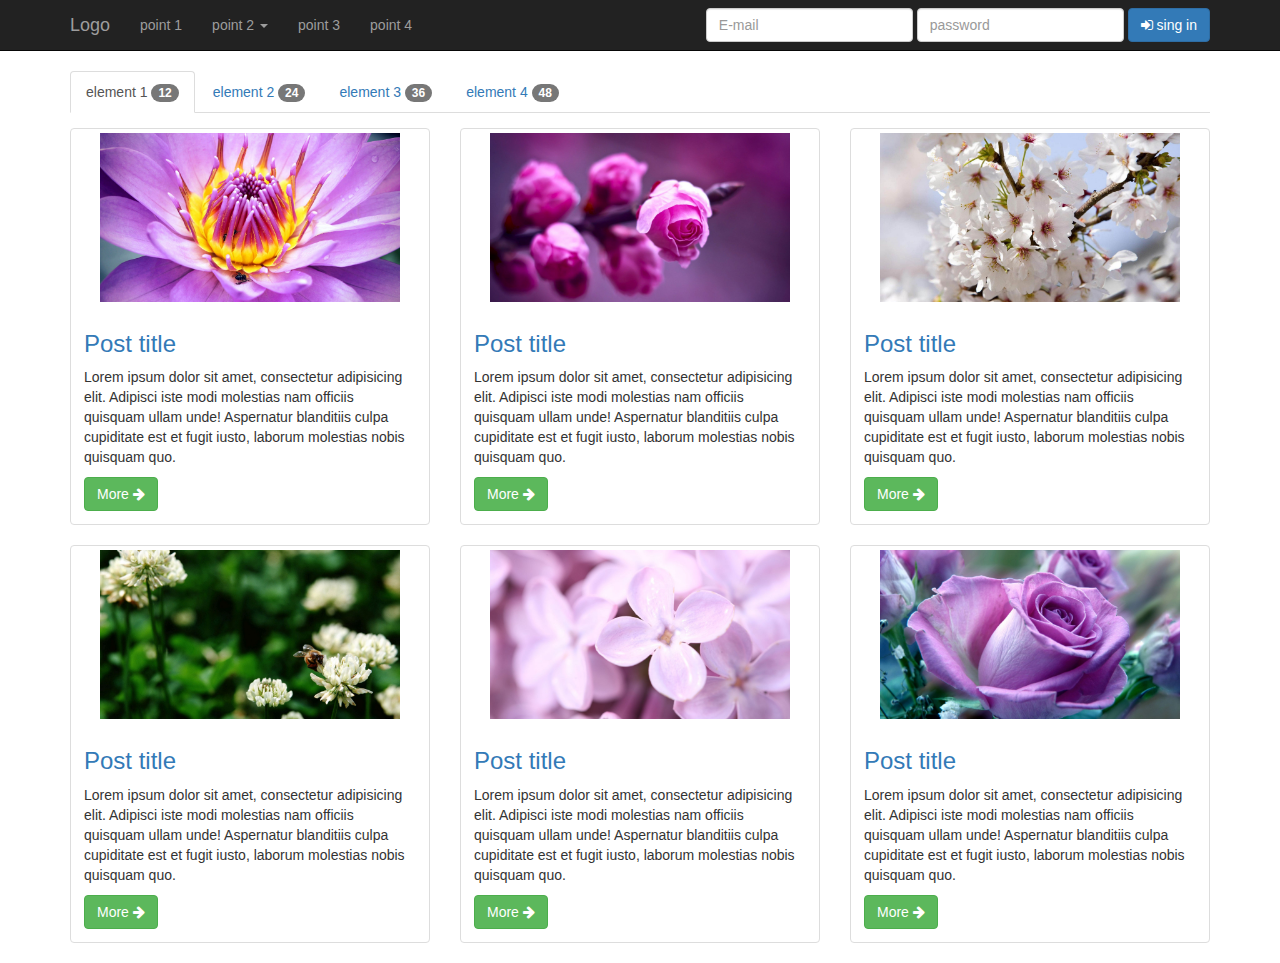
==== catalog.html @ b09a6259 "lesson 17 new page" ====
<!DOCTYPE html>
<html lang="en">
    <head>
        <meta charset="utf-8">
        <meta http-equiv="X-UA-Compatible" content="IE=edge">
        <meta name="viewport" content="width=device-width, initial-scale=1">
        <!-- The above 3 meta tags *must* come first in the head; any other head content must come *after* these tags -->
        <title>Bootstrap second</title>

        <!-- Bootstrap -->
        <link href="css/bootstrap.min.css" rel="stylesheet">
        <link href="css/font-awesome.min.css" rel="stylesheet">
        <link href="css/style.css" rel="stylesheet">

        <!-- HTML5 shim and Respond.js for IE8 support of HTML5 elements and media queries -->
        <!-- WARNING: Respond.js doesn't work if you view the page via file:// -->
        <!--[if lt IE 9]>
        <script src="https://oss.maxcdn.com/html5shiv/3.7.2/html5shiv.min.js"></script>
        <script src="https://oss.maxcdn.com/respond/1.4.2/respond.min.js"></script>
        <![endif]-->
    </head>
    <body>
        <div class="navbar navbar-inverse navbar-static-top">
            <div class="container">
                <div class="navbar-header">
                    <a href="#" class="navbar-brand">Logo</a>
                    <button class="navbar-toggle" data-toggle="collapse" data-target="#responsive-menu" type="button">
                        <span class="sr-only">Open nav</span>
                        <span class="icon-bar"></span>
                        <span class="icon-bar"></span>
                        <span class="icon-bar"></span>
                    </button>
                </div>
                <div class="collapse navbar-collapse" id="responsive-menu">
                    <ul class="nav navbar-nav">
                        <li><a href="#">point 1</a></li>
                        <li class="dropdown">
                            <a href="#" class="dropdown-toggle" data-toggle="dropdown">point 2 <b class="caret"></b></a>
                            <ul class="dropdown-menu">
                                <li><a href="#">point 1</a></li>
                                <li><a href="#">point 2</a></li>
                                <li><a href="#">point 3</a></li>
                                <li class="divider"></li>
                                <li><a href="#">point 4</a></li>
                            </ul>
                        </li>
                        <li><a href="#">point 3</a></li>
                        <li><a href="#">point 4</a></li>
                    </ul>
                    <form action="" class="navbar-form navbar-right hidden-sm">
                        <div class="form-group">
                            <input class="form-control" type="text" placeholder="E-mail" value="">
                        </div>
                        <div class="form-group">
                            <input class="form-control" type="password" placeholder="password" value="">
                        </div>
                        <button type="submit" class="btn btn-primary">
                            <i class="fa fa-sign-in"></i> sing in
                        </button>
                    </form>
                </div>
            </div>
        </div>
        <div class="container">
            <div class="row">
                <div class="container">
                    <ul class="nav nav-tabs">
                        <li class="active"><a href="#">element 1 <span class="badge">12</span></a></li>
                        <li><a href="#">element 2 <span class="badge">24</span></a></li>
                        <li><a href="#">element 3 <span class="badge">36</span></a></li>
                        <li><a href="#">element 4 <span class="badge">48</span></a></li>
                    </ul>
                </div>
            </div>
            <div class="row">
                <div class="col-xs-6 col-sm-4">
                    <div class="thumbnail">
                        <img src="img/slide-18.jpg" alt="" width="300" height="240">
                        <div class="caption">
                            <h3 class=""><a href="#">Post title</a></h3>
                            <p>Lorem ipsum dolor sit amet, consectetur adipisicing elit.
                                Adipisci iste modi molestias nam officiis quisquam ullam unde!
                                Aspernatur blanditiis culpa cupiditate est et fugit iusto,
                                laborum molestias nobis quisquam quo.</p>
                            <a href="#" class="btn btn-success">More <i class="fa fa-arrow-right"></i></a>
                        </div>
                    </div>
                </div>
                <div class="col-xs-6 col-sm-4">
                    <div class="thumbnail">
                        <img src="img/slide-13.jpg" alt="" width="300" height="240">
                        <div class="caption">
                            <h3 class=""><a href="#">Post title</a></h3>
                            <p>Lorem ipsum dolor sit amet, consectetur adipisicing elit.
                                Adipisci iste modi molestias nam officiis quisquam ullam unde!
                                Aspernatur blanditiis culpa cupiditate est et fugit iusto,
                                laborum molestias nobis quisquam quo.</p>
                            <a href="#" class="btn btn-success">More <i class="fa fa-arrow-right"></i></a>
                        </div>
                    </div>
                </div>
                <div class="col-xs-6 col-sm-4">
                    <div class="thumbnail">
                        <img src="img/slide-14.jpg" alt="" width="300" height="240">
                        <div class="caption">
                            <h3 class=""><a href="#">Post title</a></h3>
                            <p>Lorem ipsum dolor sit amet, consectetur adipisicing elit.
                                Adipisci iste modi molestias nam officiis quisquam ullam unde!
                                Aspernatur blanditiis culpa cupiditate est et fugit iusto,
                                laborum molestias nobis quisquam quo.</p>
                            <a href="#" class="btn btn-success">More <i class="fa fa-arrow-right"></i></a>
                        </div>
                    </div>
                </div>
                <div class="col-xs-6 col-sm-4">
                    <div class="thumbnail">
                        <img src="img/slide-15.jpg" alt="" width="300" height="240">
                        <div class="caption">
                            <h3 class=""><a href="#">Post title</a></h3>
                            <p>Lorem ipsum dolor sit amet, consectetur adipisicing elit.
                                Adipisci iste modi molestias nam officiis quisquam ullam unde!
                                Aspernatur blanditiis culpa cupiditate est et fugit iusto,
                                laborum molestias nobis quisquam quo.</p>
                            <a href="#" class="btn btn-success">More <i class="fa fa-arrow-right"></i></a>
                        </div>
                    </div>
                </div>
                <div class="col-xs-6 col-sm-4">
                    <div class="thumbnail">
                        <img src="img/slide-16.jpg" alt="" width="300" height="240">
                        <div class="caption">
                            <h3 class=""><a href="#">Post title</a></h3>
                            <p>Lorem ipsum dolor sit amet, consectetur adipisicing elit.
                                Adipisci iste modi molestias nam officiis quisquam ullam unde!
                                Aspernatur blanditiis culpa cupiditate est et fugit iusto,
                                laborum molestias nobis quisquam quo.</p>
                            <a href="#" class="btn btn-success">More <i class="fa fa-arrow-right"></i></a>
                        </div>
                    </div>
                </div>
                <div class="col-xs-6 col-sm-4">
                    <div class="thumbnail">
                        <img src="img/slide-17.jpg" alt="" width="300" height="240">
                        <div class="caption">
                            <h3 class=""><a href="#">Post title</a></h3>
                            <p>Lorem ipsum dolor sit amet, consectetur adipisicing elit.
                                Adipisci iste modi molestias nam officiis quisquam ullam unde!
                                Aspernatur blanditiis culpa cupiditate est et fugit iusto,
                                laborum molestias nobis quisquam quo.</p>
                            <a href="#" class="btn btn-success">More <i class="fa fa-arrow-right"></i></a>
                        </div>
                    </div>
                </div>
            </div>
        </div>


        <!-- jQuery (necessary for Bootstrap's JavaScript plugins) -->
        <script src="https://ajax.googleapis.com/ajax/libs/jquery/1.11.3/jquery.min.js"></script>
        <!-- Include all compiled plugins (below), or include individual files as needed -->
        <script src="js/bootstrap.min.js"></script>
    </body>
</html>
---- css/style.css ----
a.spoiler::after {
    content: " [-]";
}

a.spoiler.collapsed::after {
    content: " [+]";
}

.progress-bar {
    min-width: 2%;
    width: 10%;
}

.progress-bar-striped {
    width: 50%;
}

.nav-tabs {
    margin-bottom: 15px;
}
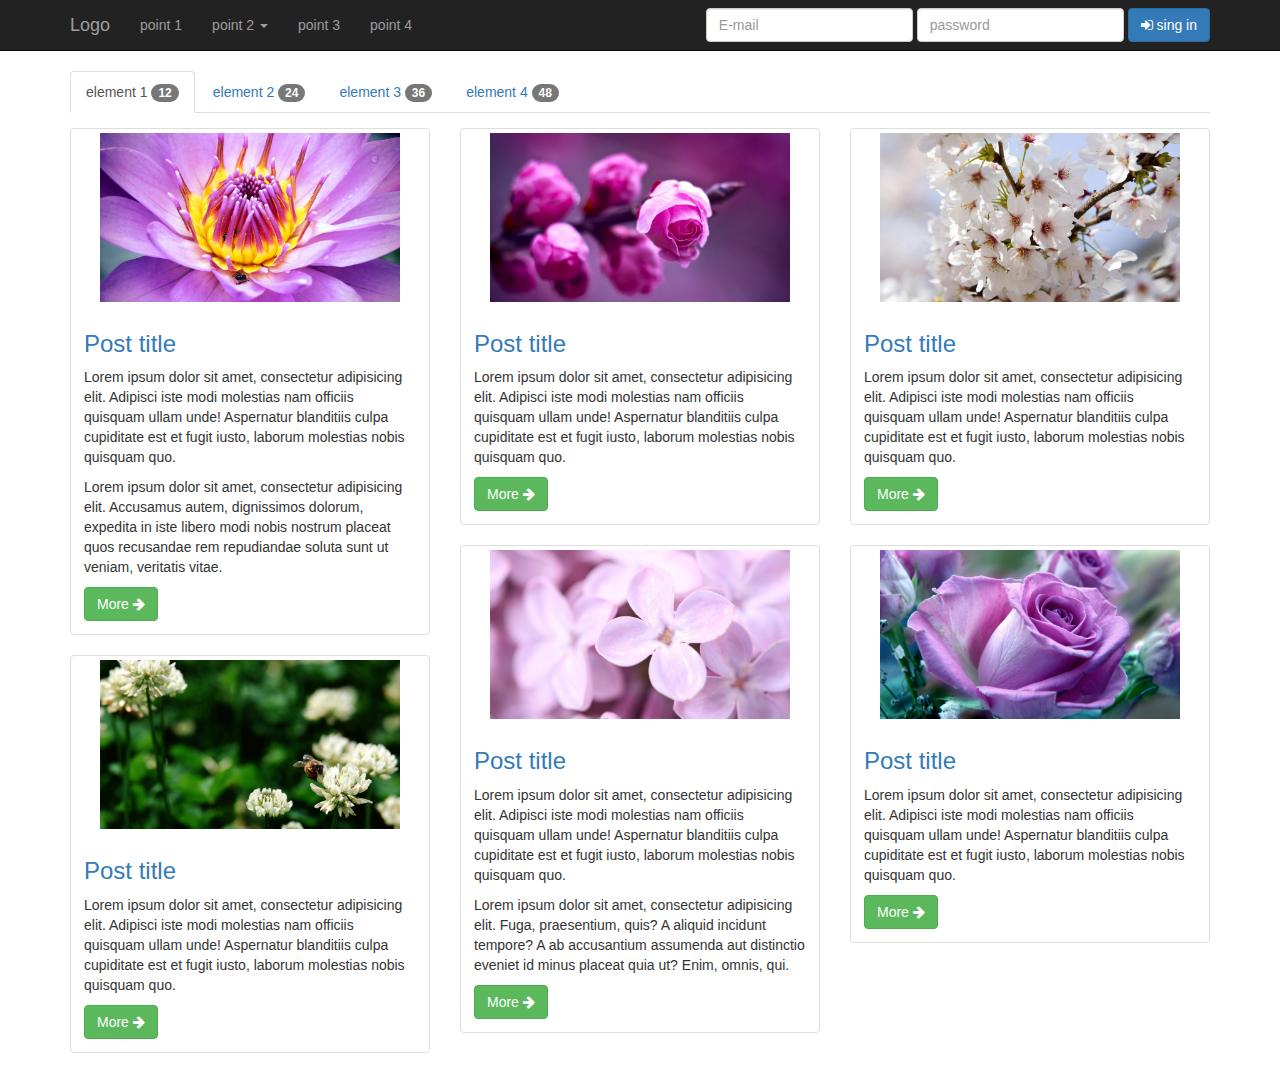
==== commit 905d69b8: "lesson 18 masonry" ====
--- a/catalog.html
+++ b/catalog.html
@@ -72,10 +72,24 @@
                     </ul>
                 </div>
             </div>
-            <div class="row">
-                <div class="col-xs-6 col-sm-4">
+            <div class="row masonry" data-columns>
+                <div class="item">
                     <div class="thumbnail">
-                        <img src="img/slide-18.jpg" alt="" width="300" height="240">
+                        <img src="img/slide-18.jpg" alt="" width="300" height="240" class="img-responsive">
+                        <div class="caption">
+                            <h3 class=""><a href="#">Post title</a></h3>
+                            <p>Lorem ipsum dolor sit amet, consectetur adipisicing elit.
+                                Adipisci iste modi molestias nam officiis quisquam ullam unde!
+                                Aspernatur blanditiis culpa cupiditate est et fugit iusto,
+                                laborum molestias nobis quisquam quo.</p>
+                            <p>Lorem ipsum dolor sit amet, consectetur adipisicing elit. Accusamus autem, dignissimos dolorum, expedita in iste libero modi nobis nostrum placeat quos recusandae rem repudiandae soluta sunt ut veniam, veritatis vitae.</p>
+                            <a href="#" class="btn btn-success">More <i class="fa fa-arrow-right"></i></a>
+                        </div>
+                    </div>
+                </div>
+                <div class="item">
+                    <div class="thumbnail">
+                        <img src="img/slide-13.jpg" alt="" width="300" height="240" class="img-responsive">
                         <div class="caption">
                             <h3 class=""><a href="#">Post title</a></h3>
                             <p>Lorem ipsum dolor sit amet, consectetur adipisicing elit.
@@ -86,9 +100,9 @@
                         </div>
                     </div>
                 </div>
-                <div class="col-xs-6 col-sm-4">
+                <div class="item">
                     <div class="thumbnail">
-                        <img src="img/slide-13.jpg" alt="" width="300" height="240">
+                        <img src="img/slide-14.jpg" alt="" width="300" height="240" class="img-responsive">
                         <div class="caption">
                             <h3 class=""><a href="#">Post title</a></h3>
                             <p>Lorem ipsum dolor sit amet, consectetur adipisicing elit.
@@ -99,9 +113,9 @@
                         </div>
                     </div>
                 </div>
-                <div class="col-xs-6 col-sm-4">
+                <div class="item">
                     <div class="thumbnail">
-                        <img src="img/slide-14.jpg" alt="" width="300" height="240">
+                        <img src="img/slide-15.jpg" alt="" width="300" height="240" class="img-responsive">
                         <div class="caption">
                             <h3 class=""><a href="#">Post title</a></h3>
                             <p>Lorem ipsum dolor sit amet, consectetur adipisicing elit.
@@ -112,35 +126,23 @@
                         </div>
                     </div>
                 </div>
-                <div class="col-xs-6 col-sm-4">
+                <div class="item">
                     <div class="thumbnail">
-                        <img src="img/slide-15.jpg" alt="" width="300" height="240">
+                        <img src="img/slide-16.jpg" alt="" width="300" height="240" class="img-responsive">
                         <div class="caption">
                             <h3 class=""><a href="#">Post title</a></h3>
                             <p>Lorem ipsum dolor sit amet, consectetur adipisicing elit.
                                 Adipisci iste modi molestias nam officiis quisquam ullam unde!
                                 Aspernatur blanditiis culpa cupiditate est et fugit iusto,
                                 laborum molestias nobis quisquam quo.</p>
+                            <p>Lorem ipsum dolor sit amet, consectetur adipisicing elit. Fuga, praesentium, quis? A aliquid incidunt tempore? A ab accusantium assumenda aut distinctio eveniet id minus placeat quia ut? Enim, omnis, qui.</p>
                             <a href="#" class="btn btn-success">More <i class="fa fa-arrow-right"></i></a>
                         </div>
                     </div>
                 </div>
-                <div class="col-xs-6 col-sm-4">
+                <div class="item">
                     <div class="thumbnail">
-                        <img src="img/slide-16.jpg" alt="" width="300" height="240">
-                        <div class="caption">
-                            <h3 class=""><a href="#">Post title</a></h3>
-                            <p>Lorem ipsum dolor sit amet, consectetur adipisicing elit.
-                                Adipisci iste modi molestias nam officiis quisquam ullam unde!
-                                Aspernatur blanditiis culpa cupiditate est et fugit iusto,
-                                laborum molestias nobis quisquam quo.</p>
-                            <a href="#" class="btn btn-success">More <i class="fa fa-arrow-right"></i></a>
-                        </div>
-                    </div>
-                </div>
-                <div class="col-xs-6 col-sm-4">
-                    <div class="thumbnail">
-                        <img src="img/slide-17.jpg" alt="" width="300" height="240">
+                        <img src="img/slide-17.jpg" alt="" width="300" height="240" class="img-responsive">
                         <div class="caption">
                             <h3 class=""><a href="#">Post title</a></h3>
                             <p>Lorem ipsum dolor sit amet, consectetur adipisicing elit.
@@ -159,5 +161,6 @@
         <script src="https://ajax.googleapis.com/ajax/libs/jquery/1.11.3/jquery.min.js"></script>
         <!-- Include all compiled plugins (below), or include individual files as needed -->
         <script src="js/bootstrap.min.js"></script>
+    <script src="js/salvattore.min.js"></script>
     </body>
 </html>--- a/css/style.css
+++ b/css/style.css
@@ -17,4 +17,28 @@
 
 .nav-tabs {
     margin-bottom: 15px;
+}
+
+@media screen and (max-width: 767px) {
+    .masonry[data-columns]::before {
+        content: '1 .col-xs-12';
+    }
+}
+
+@media screen and (min-width: 768px) and (max-width: 991px) {
+    .masonry[data-columns]::before {
+        content: '2 .col-xs-6';
+    }
+}
+
+@media screen and (min-width: 992px) and (max-width: 1199px) {
+    .masonry[data-columns]::before {
+        content: '3 .col-xs-4';
+    }
+}
+
+@media screen and (min-width: 1200px) {
+    .masonry[data-columns]::before {
+        content: '3 .col-xs-4';
+    }
 }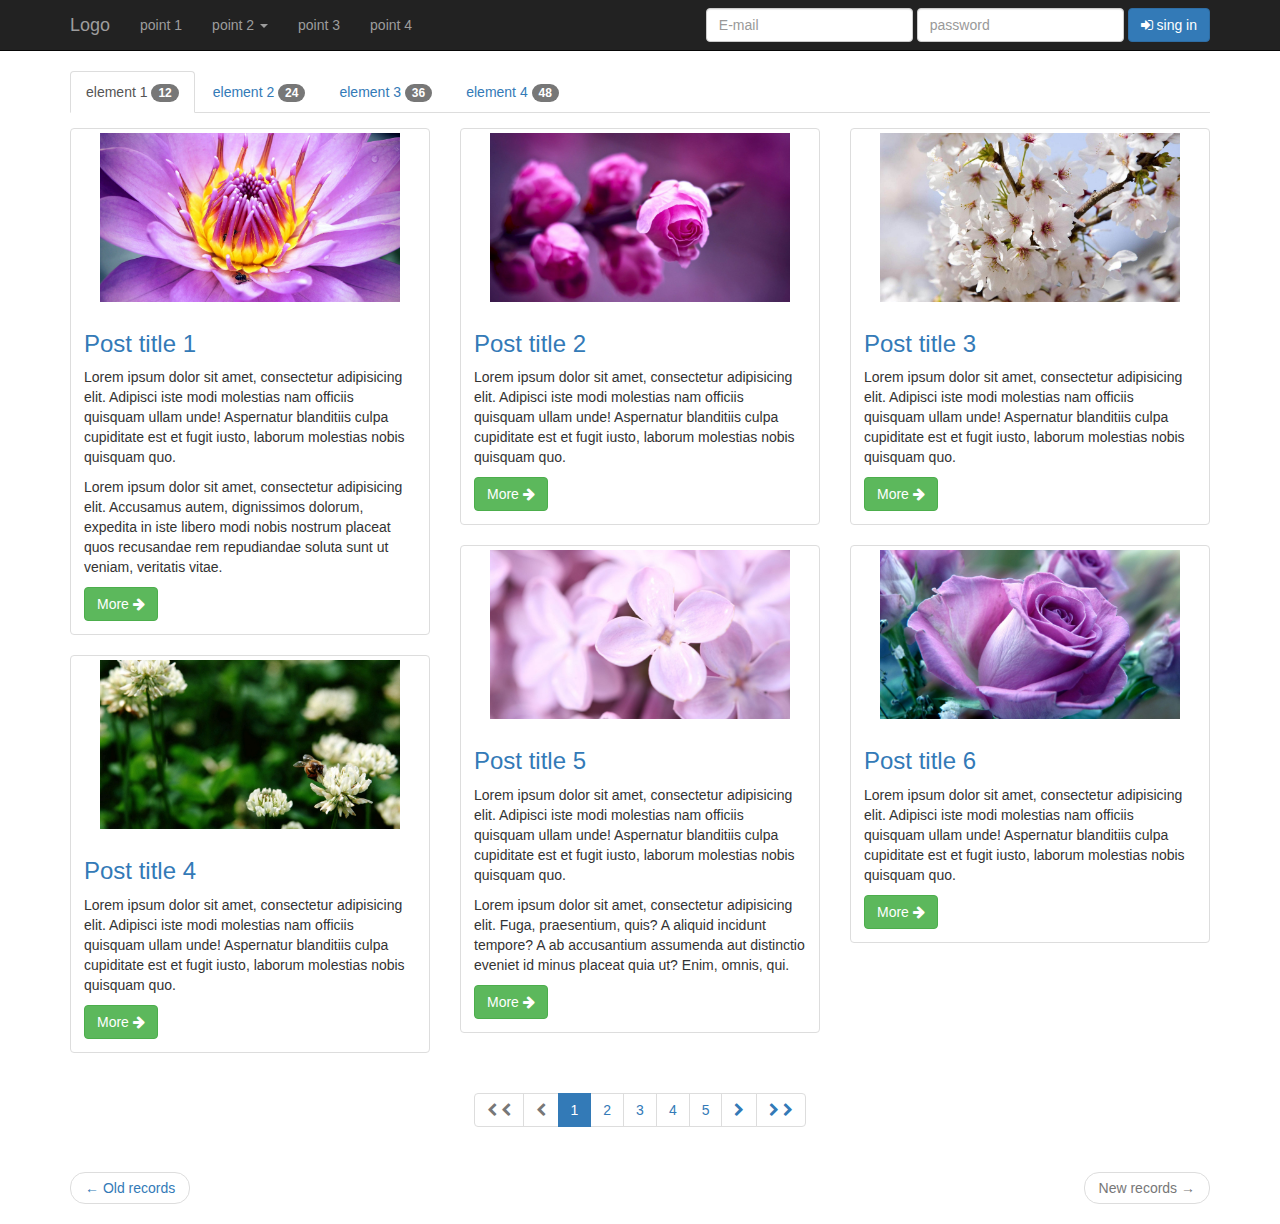
==== commit 8c6fe8e8: "lesson 19 pagination" ====
--- a/catalog.html
+++ b/catalog.html
@@ -77,7 +77,7 @@
                     <div class="thumbnail">
                         <img src="img/slide-18.jpg" alt="" width="300" height="240" class="img-responsive">
                         <div class="caption">
-                            <h3 class=""><a href="#">Post title</a></h3>
+                            <h3 class=""><a href="#">Post title 1</a></h3>
                             <p>Lorem ipsum dolor sit amet, consectetur adipisicing elit.
                                 Adipisci iste modi molestias nam officiis quisquam ullam unde!
                                 Aspernatur blanditiis culpa cupiditate est et fugit iusto,
@@ -91,7 +91,7 @@
                     <div class="thumbnail">
                         <img src="img/slide-13.jpg" alt="" width="300" height="240" class="img-responsive">
                         <div class="caption">
-                            <h3 class=""><a href="#">Post title</a></h3>
+                            <h3 class=""><a href="#">Post title 2</a></h3>
                             <p>Lorem ipsum dolor sit amet, consectetur adipisicing elit.
                                 Adipisci iste modi molestias nam officiis quisquam ullam unde!
                                 Aspernatur blanditiis culpa cupiditate est et fugit iusto,
@@ -104,7 +104,7 @@
                     <div class="thumbnail">
                         <img src="img/slide-14.jpg" alt="" width="300" height="240" class="img-responsive">
                         <div class="caption">
-                            <h3 class=""><a href="#">Post title</a></h3>
+                            <h3 class=""><a href="#">Post title 3</a></h3>
                             <p>Lorem ipsum dolor sit amet, consectetur adipisicing elit.
                                 Adipisci iste modi molestias nam officiis quisquam ullam unde!
                                 Aspernatur blanditiis culpa cupiditate est et fugit iusto,
@@ -117,7 +117,7 @@
                     <div class="thumbnail">
                         <img src="img/slide-15.jpg" alt="" width="300" height="240" class="img-responsive">
                         <div class="caption">
-                            <h3 class=""><a href="#">Post title</a></h3>
+                            <h3 class=""><a href="#">Post title 4</a></h3>
                             <p>Lorem ipsum dolor sit amet, consectetur adipisicing elit.
                                 Adipisci iste modi molestias nam officiis quisquam ullam unde!
                                 Aspernatur blanditiis culpa cupiditate est et fugit iusto,
@@ -130,7 +130,7 @@
                     <div class="thumbnail">
                         <img src="img/slide-16.jpg" alt="" width="300" height="240" class="img-responsive">
                         <div class="caption">
-                            <h3 class=""><a href="#">Post title</a></h3>
+                            <h3 class=""><a href="#">Post title 5</a></h3>
                             <p>Lorem ipsum dolor sit amet, consectetur adipisicing elit.
                                 Adipisci iste modi molestias nam officiis quisquam ullam unde!
                                 Aspernatur blanditiis culpa cupiditate est et fugit iusto,
@@ -144,7 +144,7 @@
                     <div class="thumbnail">
                         <img src="img/slide-17.jpg" alt="" width="300" height="240" class="img-responsive">
                         <div class="caption">
-                            <h3 class=""><a href="#">Post title</a></h3>
+                            <h3 class=""><a href="#">Post title 6</a></h3>
                             <p>Lorem ipsum dolor sit amet, consectetur adipisicing elit.
                                 Adipisci iste modi molestias nam officiis quisquam ullam unde!
                                 Aspernatur blanditiis culpa cupiditate est et fugit iusto,
@@ -154,6 +154,42 @@
                     </div>
                 </div>
             </div>
+            <nav class="text-center">
+                <ul class="pagination">
+                    <li class="disabled">
+                        <a href="#">
+                            <i class="fa fa-chevron-left"></i>
+                            <i class="fa fa-chevron-left"></i>
+                        </a>
+                    </li>
+                    <li class="disabled">
+                        <a href="#"><i class="fa fa-chevron-left"></i></a>
+                    </li>
+                    <li class="active"><a href="#">1</a></li>
+                    <li><a href="#">2</a></li>
+                    <li><a href="#">3</a></li>
+                    <li><a href="#">4</a></li>
+                    <li><a href="#">5</a></li>
+                    <li>
+                        <a href="#">
+                            <i class="fa fa-chevron-right"></i>
+                        </a>
+                    </li>
+                    <li>
+                        <a href="#">
+                            <i class="fa fa-chevron-right"></i>
+                            <i class="fa fa-chevron-right"></i>
+                        </a>
+
+                    </li>
+                </ul>
+            </nav>
+            <nav>
+                <ul class="pager">
+                    <li class="previous"><a href="#">&larr; Old records</a></li>
+                    <li class="next disabled"><a href="#">New records &rarr;</a></li>
+                </ul>
+            </nav>
         </div>
 
 
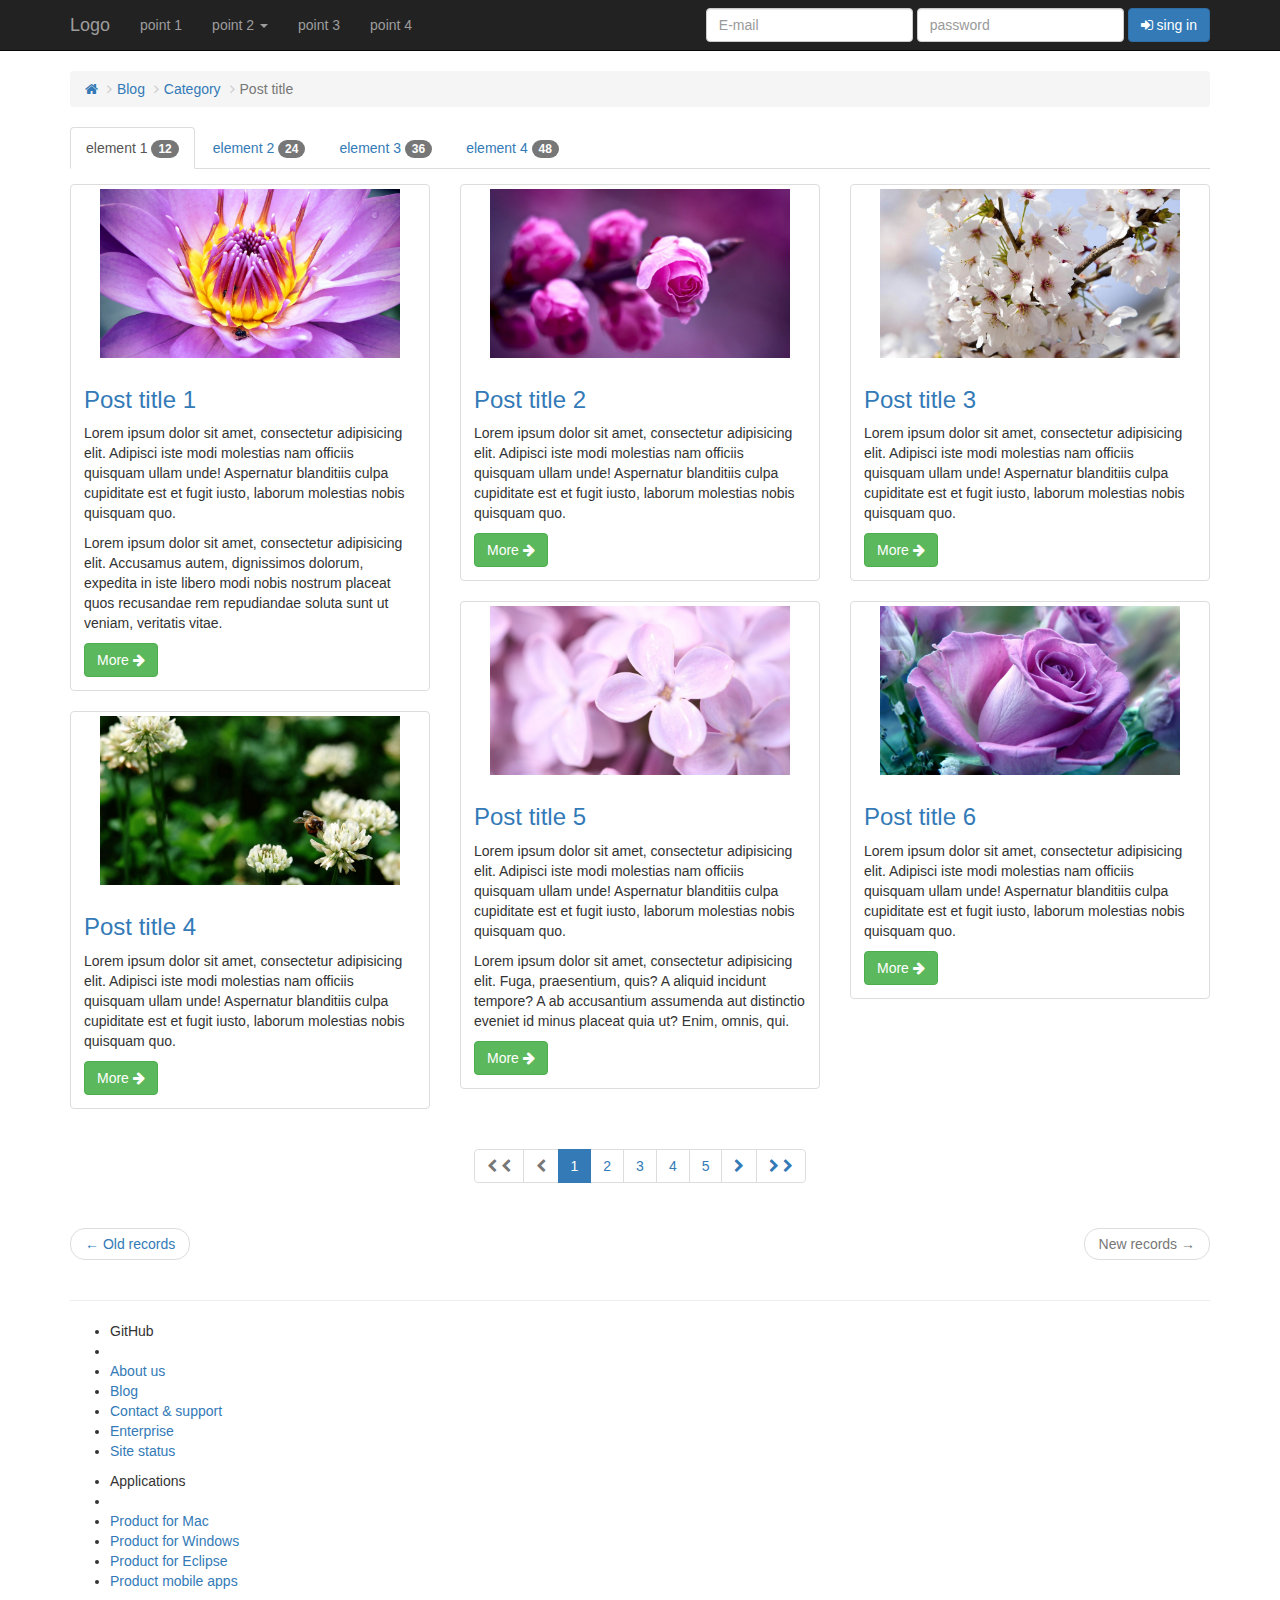
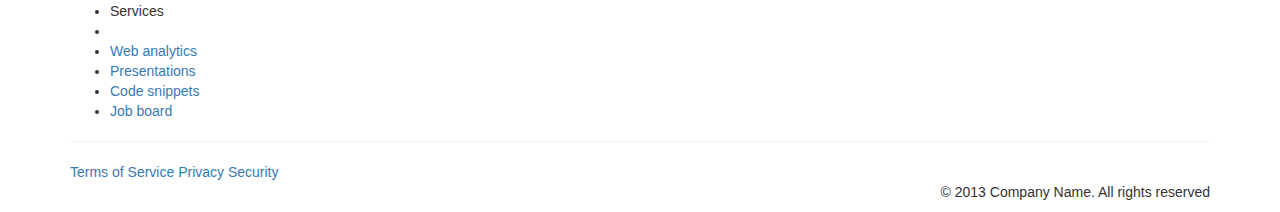
==== commit cd596205: "lesson 20 breadcrumbs footer" ====
--- a/catalog.html
+++ b/catalog.html
@@ -64,6 +64,22 @@
         <div class="container">
             <div class="row">
                 <div class="container">
+                    <ol class="breadcrumb">
+                        <li>
+                            <a href="#">
+                                <i class="fa fa-home"></i>
+                            </a>
+                        </li>
+                        <li><a href="#">Blog</a></li>
+                        <li><a href="#">Category</a></li>
+                        <li class="active">Post title</li>
+                    </ol>
+                </div>
+            </div>
+        </div>
+        <div class="container">
+            <div class="row">
+                <div class="container">
                     <ul class="nav nav-tabs">
                         <li class="active"><a href="#">element 1 <span class="badge">12</span></a></li>
                         <li><a href="#">element 2 <span class="badge">24</span></a></li>
@@ -191,12 +207,60 @@
                 </ul>
             </nav>
         </div>
+        <div class="container">
+            <hr>
+            <div class="row-fluid">
+                <div class="span12">
+                    <div class="span2" style="width: 15%;">
+                        <ul class="unstyled">
+                            <li>GitHub<li>
+                            <li><a href="#">About us</a></li>
+                            <li><a href="#">Blog</a></li>
+                            <li><a href="#">Contact & support</a></li>
+                            <li><a href="#">Enterprise</a></li>
+                            <li><a href="#">Site status</a></li>
+                        </ul>
+                    </div>
+                    <div class="span2" style="width: 15%;">
+                        <ul class="unstyled">
+                            <li>Applications<li>
+                            <li><a href="#">Product for Mac</a></li>
+                            <li><a href="#">Product for Windows</a></li>
+                            <li><a href="#">Product for Eclipse</a></li>
+                            <li><a href="#">Product mobile apps</a></li>
+                        </ul>
+                    </div>
+                    <div class="span2" style="width: 15%;">
+                        <ul class="unstyled">
+                            <li>Services<li>
+                            <li><a href="#">Web analytics</a></li>
+                            <li><a href="#">Presentations</a></li>
+                            <li><a href="#">Code snippets</a></li>
+                            <li><a href="#">Job board</a></li>
+                        </ul>
+                    </div>
+                </div>
+            </div>
+            <hr>
+            <div class="row-fluid">
+                <div class="span12">
+                    <div class="span8">
+                        <a href="#">Terms of Service</a>
+                        <a href="#">Privacy</a>
+                        <a href="#">Security</a>
+                    </div>
+                    <div class="span4">
+                        <p class="muted pull-right">© 2013 Company Name. All rights reserved</p>
+                    </div>
+                </div>
+            </div>
+        </div>
 
 
         <!-- jQuery (necessary for Bootstrap's JavaScript plugins) -->
         <script src="https://ajax.googleapis.com/ajax/libs/jquery/1.11.3/jquery.min.js"></script>
         <!-- Include all compiled plugins (below), or include individual files as needed -->
         <script src="js/bootstrap.min.js"></script>
-    <script src="js/salvattore.min.js"></script>
+        <script src="js/salvattore.min.js"></script>
     </body>
 </html>--- a/css/style.css
+++ b/css/style.css
@@ -41,4 +41,9 @@
     .masonry[data-columns]::before {
         content: '3 .col-xs-4';
     }
+}
+
+.breadcrumb > li + li::before {
+    content: '\f105';
+    font-family: 'FontAwesome';
 }